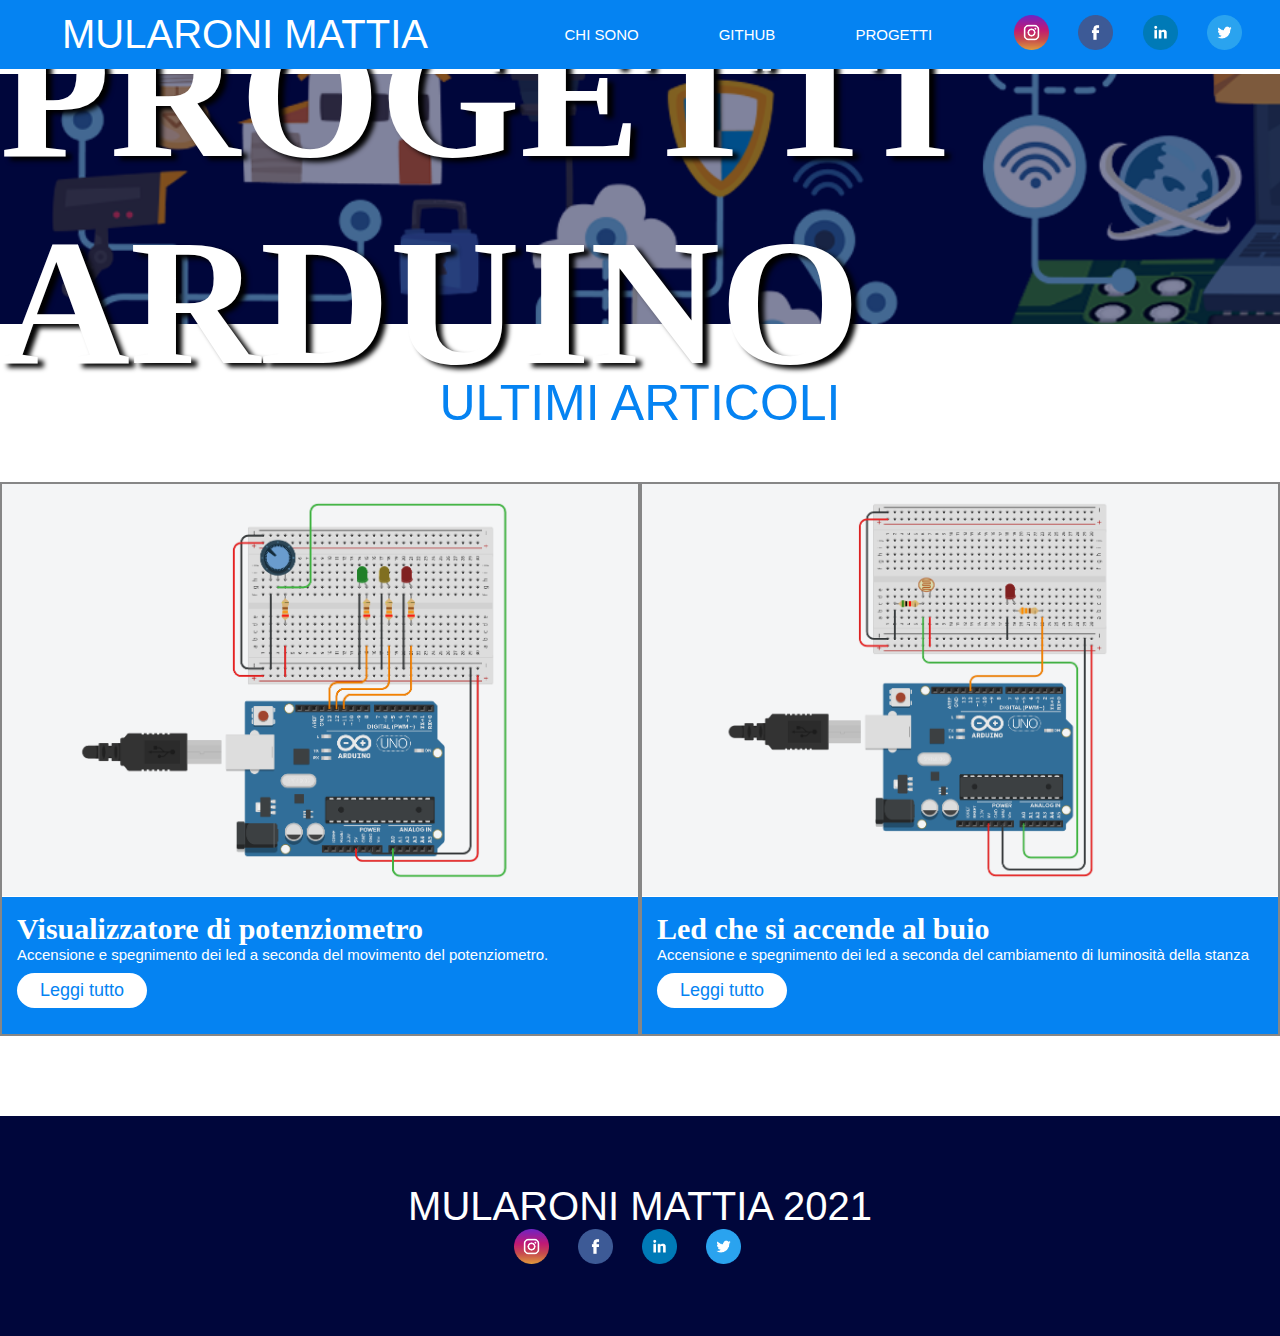
==== Arduino/index.html @ 2693fda7 "Sito" ====
<!DOCTYPE html>
<html lang="en">
<head>
    <meta charset="UTF-8">
    <meta http-equiv="X-UA-Compatible" content="IE=edge">
    <meta name="viewport" content="width=device-width, initial-scale=1.0">
    <link rel="stylesheet" href="./style.css">
    <script src="./script.js"></script>
    <title>Progetti Arduino</title>
</head>
<body>
    <div id="header">
        <a href="../../Home/index.html">
            <p id="titolo">MULARONI MATTIA</p>
        </a>

        <div class="lbl-link">
            <a href="../Chi sono/chiSono.html">
                <p class="link">CHI SONO</p>
            </a>
            <a href="https://github.com/Matt2309">
                <p class="link">GITHUB</p>
            </a>
            <a onclick="scrollSez()">
                <p class="link">PROGETTI</p>
            </a>            
        </div>

        <div id="social">
            <a href="#">
                <img src="../Home/social/Instagram.png" class="dim">
            </a>
            <a href="#">
                <img src="../Home/social/Facebook.png" class="dim">
            </a>
            <a href="#">
                <img src="../Home/social/Linkedin.png" class="dim">
            </a>
            <a href="#">
                <img src="../Home/social/Twitter.png" class="dim">
            </a>  
        </div>
    </div>

    <div class="head-titolo">
        <div class="sfondo">
            <img src="./back/Titolo.png" class="img-titolo">
            <img src="./back/Titolo2.png" class="img-titolo">
        </div>
        <p id="titolo-page">PROGETTI ARDUINO</p>
    </div>

    <p id="articoli-titolo">ULTIMI ARTICOLI</p>

    <div id="articoli">
        <div class="container">
            <div class="photo">
                <img src="./progetti/progetto1/LedPot.png" class="container-img">
            </div>

            <div class="box-title">
                <p class="container-titolo">Visualizzatore di potenziometro</p>
                <p class="container-subtitolo">Accensione e spegnimento dei led a seconda del movimento del potenziometro.</p>
                <a href="./Progetto_1/index.html">
                    <div class="container-btn">Leggi tutto</div>
                </a>
            </div>
        </div>
        <div class="container">
            <div class="photo">
                <img src="./progetti/progetto1/LedRes.png" class="container-img">
            </div>
            <div class="box-title">
                <p class="container-titolo">Led che si accende al buio</p>
                <p class="container-subtitolo">Accensione e spegnimento dei led a seconda del cambiamento di luminosità della stanza</p>
                <a href="./Progetto_2/index.html">
                    <div class="container-btn">Leggi tutto</div>
                </a>
            </div>
        </div>
    </div>

    <div class="footer">
        <p id="titolo-footer">MULARONI MATTIA 2021</p>

        <div id="social">
            <a href="#">
                <img src="../Home/social/Instagram.png" class="dim">
            </a>
            <a href="#">
                <img src="../Home/social/Facebook.png" class="dim">
            </a>
            <a href="#">
                <img src="../Home/social/Linkedin.png" class="dim">
            </a>
            <a href="#">
                <img src="../Home/social/Twitter.png" class="dim">
            </a>  
        </div>
    </div>
    
</body>
</html>
---- Arduino/style.css ----
body, html {
    height: 100%;
    scroll-behavior: smooth;
}
  
body{
    margin: 0;
}

*{
    padding: 0;
    margin: 0;
}

:root{
    --background: #02153C;
    --teal: #0583F2; 
    --clearTeal: #0FA0FA;
    --clearOrange:#F2762E;
    --orange:#F24405;
}

@import url('https://fonts.googleapis.com/css2?family=Quicksand:wght@300&display=swap');
@import url('https://fonts.googleapis.com/css2?family=Bebas+Neue&display=swap');

#header{
  padding: 12px;
  border: 20px;
  width: 100%;

  display: flex;
  justify-content: space-between;

  background-color: var(--teal);
  text-align: justify;

  color: white;
  font-family: 'Quicksand', sans-serif;
  font-style: normal;

  align-items: center;

  overflow: hidden;
  position: fixed;
  top: 0;

  transition: padding 0.5s;

  z-index: 3;
}

#titolo{
    font-size: 40px;
    margin-left: 50px;
}

.lbl-link{
    display: flex;
}

.link{
    font-size: 15px;
    margin-left: 80px;
}

a{
    text-decoration: none;
    cursor: pointer;
}

a:link, a:visited, a:active{
    color: white;
}

.lbl-link a:hover{
    color: black;
    transition: color 0.3s;
}

#social{
    justify-content: space-evenly;
    margin-right: 50px;
}

.dim{
    height: 35px;
    margin-left: 25px;
}

.dim:hover, .dim:focus, .dim:active {
    -webkit-animation-name: hvr-bob-float, hvr-bob;
    animation-name: hvr-bob-float, hvr-bob;
    -webkit-animation-duration: .3s, 1.5s;
    animation-duration: .3s, 1.5s;
    -webkit-animation-delay: 0s, .3s;
    animation-delay: 0s, .3s;
    -webkit-animation-timing-function: ease-out, ease-in-out;
    animation-timing-function: ease-out, ease-in-out;
    -webkit-animation-iteration-count: 1, infinite;
    animation-iteration-count: 1, infinite;
    -webkit-animation-fill-mode: forwards;
    animation-fill-mode: forwards;
    -webkit-animation-direction: normal, alternate;
    animation-direction: normal, alternate;

    cursor: pointer;
}

.head-titolo{
    background-color: #00063B;
    height: 250px;
    width: 100%;
    overflow: hidden;

    display: flex;
    justify-content: center;
    align-items: center;

    margin-top: 74px;
}

.sfondo{
    height: 100%;
    width: 100%;
    display: flex;
    justify-content: space-around;
    align-items: center;
}

.img-titolo{
    height: 180%; 
    width: auto;
    margin-top: 50px;

    opacity: 0.5;
}

#titolo-page{
    font-family: 'Bebas Neue', cursive;
    font-weight: bold;
    color: white;
    font-size: 180px;

    position: absolute;

    text-shadow: black 6px 4px 5px;
}

#articoli-titolo{
    color: var(--teal);
    font-family: 'Quicksand', sans-serif;
    font-style: normal;

    text-align: center;

    font-size: 50px;
    position: sticky;
    margin-top: 50px;
    margin-bottom: 50px;
}

#articoli{
    display: flex;
    justify-content: space-around;

    flex-direction: row;
}

.container{
    width: 750px;
    height: 550px;
    border: solid 2px rgb(134, 134, 134);

    overflow: hidden;
}

.photo{
    width: 100%;
    height: 75%;

    display: flex;
    justify-content: center;
    align-items: center;
}

.container-img{
    max-width:auto;
    max-height:100%;
}

.box-title{
    background-color: var(--teal);
    height: 25%;
    width: 100%;

    padding: 15px;
    text-overflow: ellipsis;
}

.container-titolo{
    font-family: 'Bebas Neue', cursive;
    font-weight: bold;
    color: white;
    font-size: 30px;
}

.container-subtitolo{
    font-family: 'Quicksand', sans-serif;
    font-style: normal;
    color: white;
    font-size: 15px;
}

.container-btn{
    display: flex;
    justify-content: center;
    align-items: center;

    height: 35px;
    width: 130px;

    margin-top: 10px;

    background-color: white;
    border-radius: 30px;

    font-family: 'Quicksand', sans-serif;
    font-style: normal;
    color: var(--teal);
    font-size: 18px;

    transition: color 0.2s, background-color 0.2s;
}

.container-btn:hover{
    background-color: #00437e;
    color: white;

    cursor: pointer;
}

.footer{
    width: 100%;
    height: 220px;
    background-color: #00063B;
  
    margin-top: 80px;
  
    display: flex;
    justify-content: center;
    flex-direction: column;
    align-items: center;
  }
  
  #titolo-footer{
    font-family: 'Quicksand', sans-serif;
    font-size: 40px;
    color: white;
  }
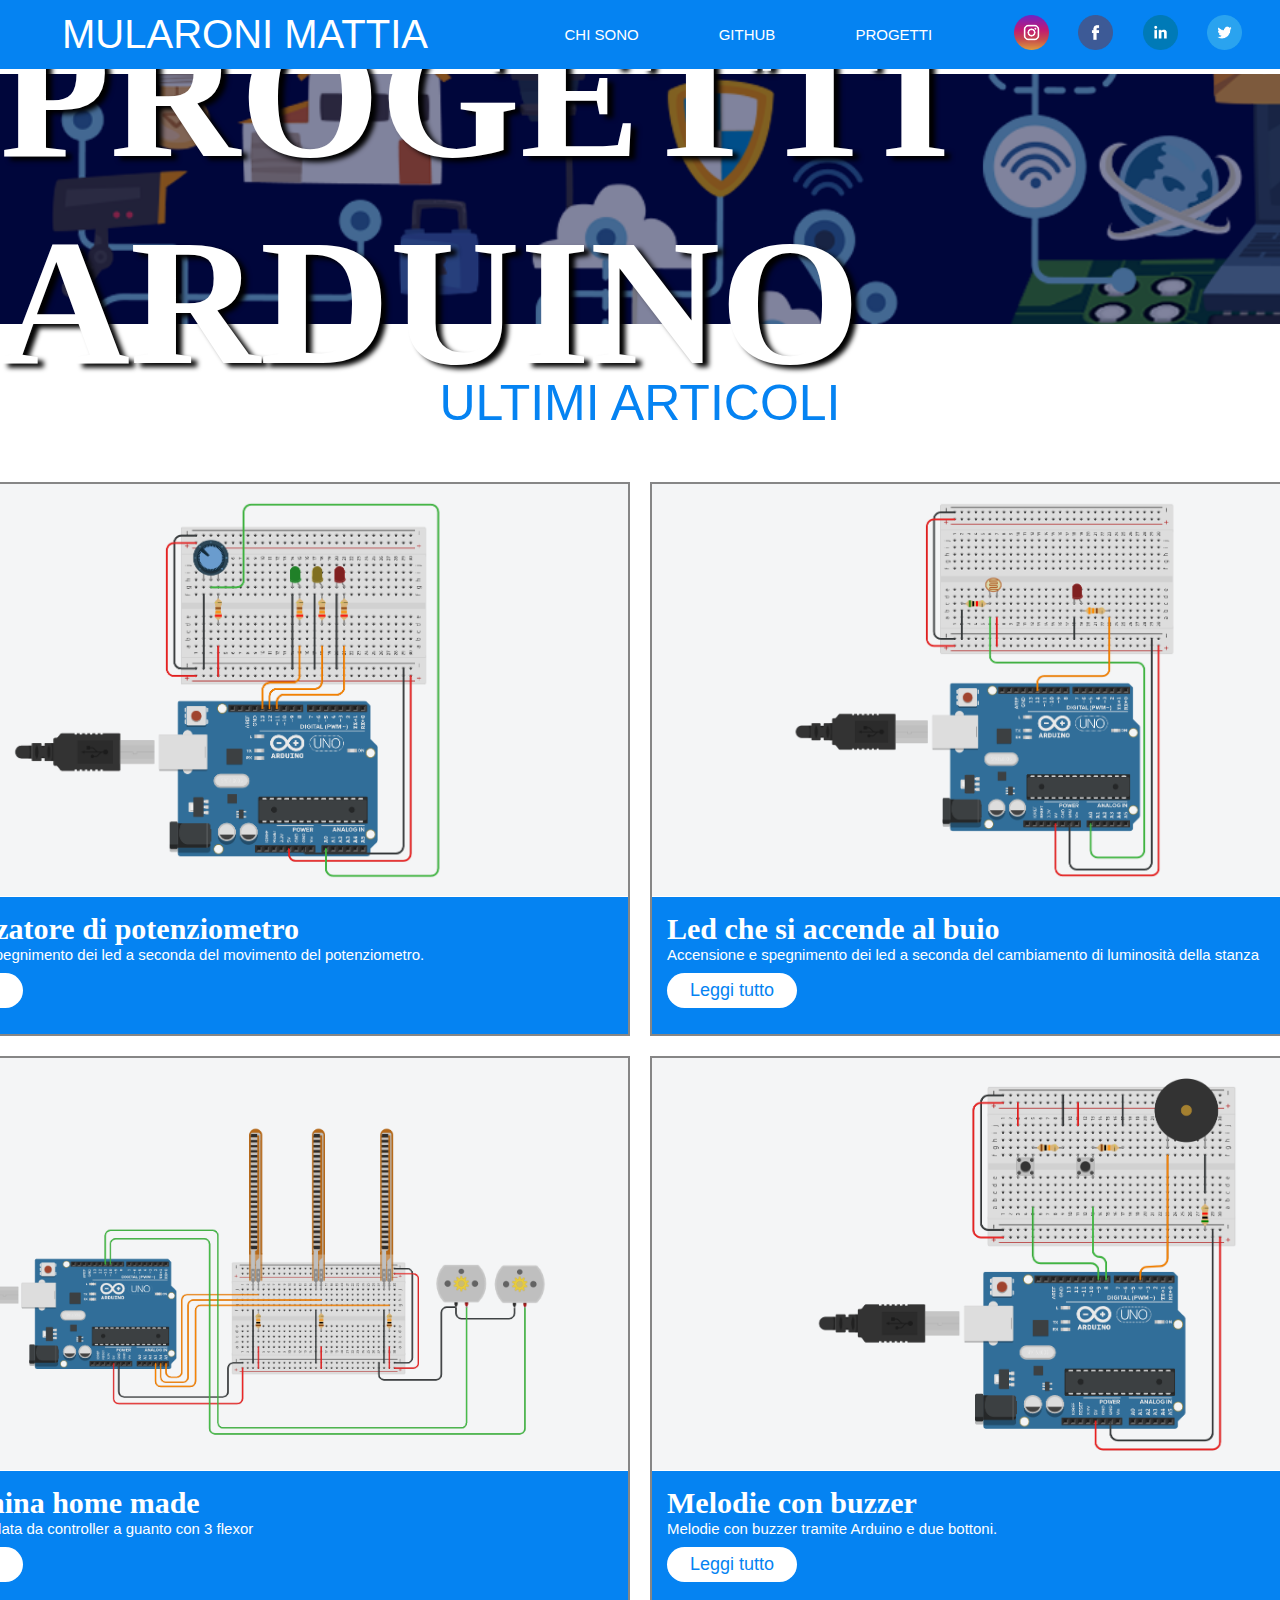
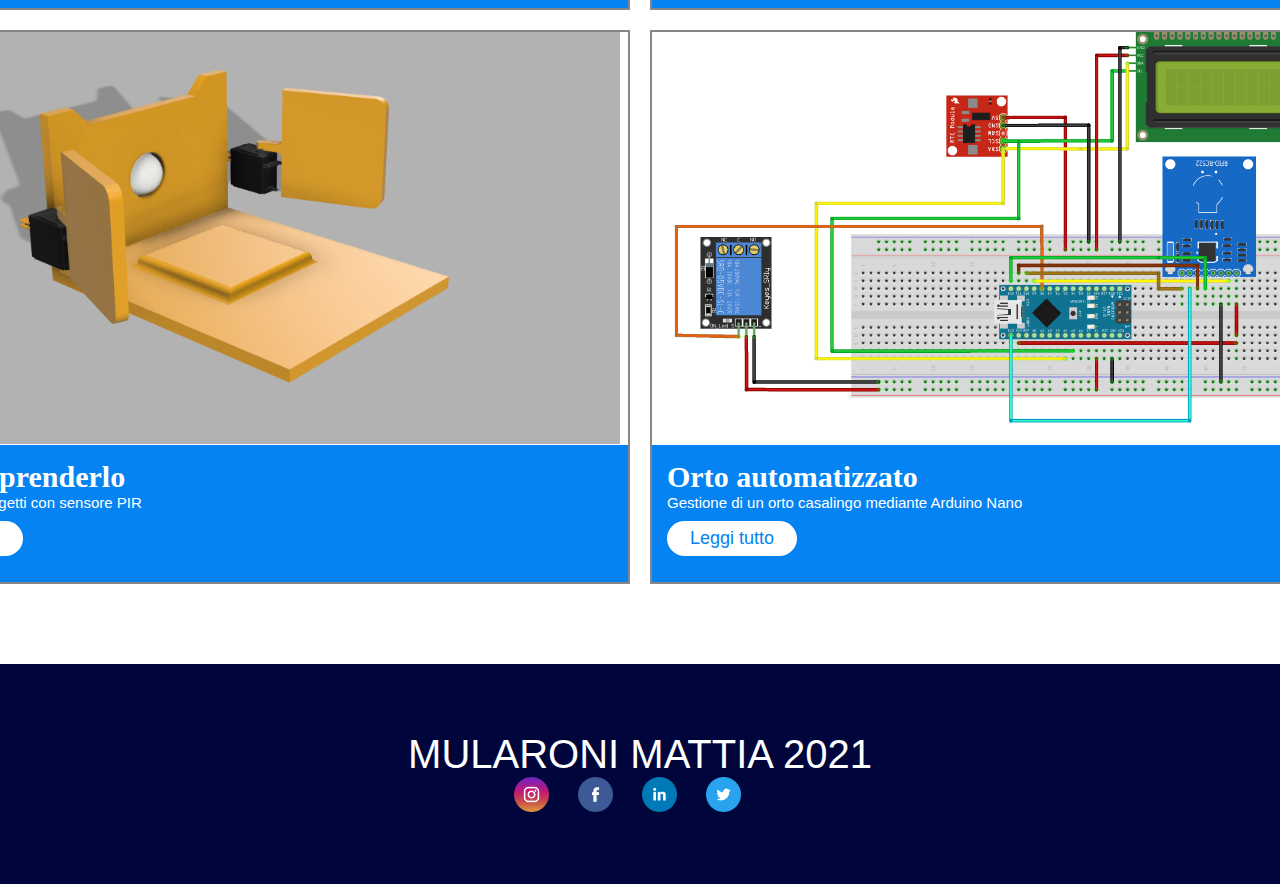
==== commit 45c7e14e: "Modifica progetto 6 e pagina progetti" ====
--- a/Arduino/index.html
+++ b/Arduino/index.html
@@ -53,29 +53,91 @@
     <p id="articoli-titolo">ULTIMI ARTICOLI</p>
 
     <div id="articoli">
-        <div class="container">
-            <div class="photo">
-                <img src="./progetti/progetto1/LedPot.png" class="container-img">
+        <div class="grid-container">
+            <div class="Progetto1">
+                <div class="container">
+                    <div class="photo">
+                        <img src="./progetti/progetto1/LedPot.png" class="container-img">
+                    </div>
+        
+                    <div class="box-title">
+                        <p class="container-titolo">Visualizzatore di potenziometro</p>
+                        <p class="container-subtitolo">Accensione e spegnimento dei led a seconda del movimento del potenziometro.</p>
+                        <a href="./Progetto_1/index.html">
+                            <div class="container-btn">Leggi tutto</div>
+                        </a>
+                    </div>
+                </div>
             </div>
-
-            <div class="box-title">
-                <p class="container-titolo">Visualizzatore di potenziometro</p>
-                <p class="container-subtitolo">Accensione e spegnimento dei led a seconda del movimento del potenziometro.</p>
-                <a href="./Progetto_1/index.html">
-                    <div class="container-btn">Leggi tutto</div>
-                </a>
+            <div class="Progetto2">
+                <div class="container">
+                    <div class="photo">
+                        <img src="./progetti/progetto1/LedRes.png" class="container-img">
+                    </div>
+                    <div class="box-title">
+                        <p class="container-titolo">Led che si accende al buio</p>
+                        <p class="container-subtitolo">Accensione e spegnimento dei led a seconda del cambiamento di luminosità della stanza</p>
+                        <a href="./Progetto_2/index.html">
+                            <div class="container-btn">Leggi tutto</div>
+                        </a>
+                    </div>
+                </div>
             </div>
-        </div>
-        <div class="container">
-            <div class="photo">
-                <img src="./progetti/progetto1/LedRes.png" class="container-img">
+            <div class="Progetto3">
+                <div class="container">
+                    <div class="photo">
+                        <img src="./Progetto_3/Macchinina HomeMade.png" class="container-img">
+                    </div>
+                    <div class="box-title">
+                        <p class="container-titolo">Macchinina home made</p>
+                        <p class="container-subtitolo">Macchinina guidata da controller a guanto con 3 flexor</p>
+                        <a href="./Progetto_3/index.html">
+                            <div class="container-btn">Leggi tutto</div>
+                        </a>
+                    </div>
+                </div>
             </div>
-            <div class="box-title">
-                <p class="container-titolo">Led che si accende al buio</p>
-                <p class="container-subtitolo">Accensione e spegnimento dei led a seconda del cambiamento di luminosità della stanza</p>
-                <a href="./Progetto_2/index.html">
-                    <div class="container-btn">Leggi tutto</div>
-                </a>
+            <div class="Progetto4">
+                <div class="container">
+                    <div class="photo">
+                        <img src="./Progetto_4/Melodie.png" class="container-img">
+                    </div>
+                    <div class="box-title">
+                        <p class="container-titolo">Melodie con buzzer</p>
+                        <p class="container-subtitolo">Melodie con buzzer tramite Arduino e due bottoni.</p>
+                        <a href="./Progetto_4/index.html">
+                            <div class="container-btn">Leggi tutto</div>
+                        </a>
+                    </div>
+                </div>
+            </div>
+            <div class="Progetto5">
+                <div class="container">
+                    <div class="photo">
+                        <img src="./Progetto_5/Prova a prenderlo SIR v5.png" class="container-img">
+                    </div>
+                    <div class="box-title">
+                        <p class="container-titolo">Prova a prenderlo</p>
+                        <p class="container-subtitolo">Trappola per oggetti con sensore PIR</p>
+                        <a href="./Progetto_5/index.html">
+                            <div class="container-btn">Leggi tutto</div>
+                        </a>
+                    </div>
+                </div>
+            </div>
+            <div class="Progetto6">
+                <div class="container">
+                    <div class="photo">
+                        <img src="./Progetto_6/Orto_bb.png" class="container-img">
+                    </div>
+                    <div class="box-title">
+                        <p class="container-titolo">Orto automatizzato</p>
+                        <p class="container-subtitolo">Gestione di un orto casalingo mediante Arduino Nano</p>
+                        <a href="./Progetto_6/index.html">
+                            <div class="container-btn">Leggi tutto</div>
+                        </a>
+                    </div>
+                </div>
             </div>
         </div>
     </div>
--- a/Arduino/style.css
+++ b/Arduino/style.css
@@ -161,9 +161,7 @@
 
 #articoli{
     display: flex;
-    justify-content: space-around;
-
-    flex-direction: row;
+    justify-content: center;
 }
 
 .container{
@@ -256,4 +254,21 @@
     font-family: 'Quicksand', sans-serif;
     font-size: 40px;
     color: white;
-  }+  }
+
+  .grid-container {
+    display: grid;
+    grid-template-columns: 1fr 1fr;
+    grid-template-rows: 1fr 1fr;
+    gap: 20px 20px;
+    grid-template-areas:
+      "Progetto1 Progetto2"
+      "Progetto3 Progetto4"
+      "Progetto5 Progetto6";
+  }
+  .Progetto1 { grid-area: Progetto1; }
+  .Progetto2 { grid-area: Progetto2; }
+  .Progetto3 { grid-area: Progetto3; }
+  .Progetto4 { grid-area: Progetto4; }
+  .Progetto5 { grid-area: Progetto5; }
+  .Progetto6 { grid-area: Progetto6; }